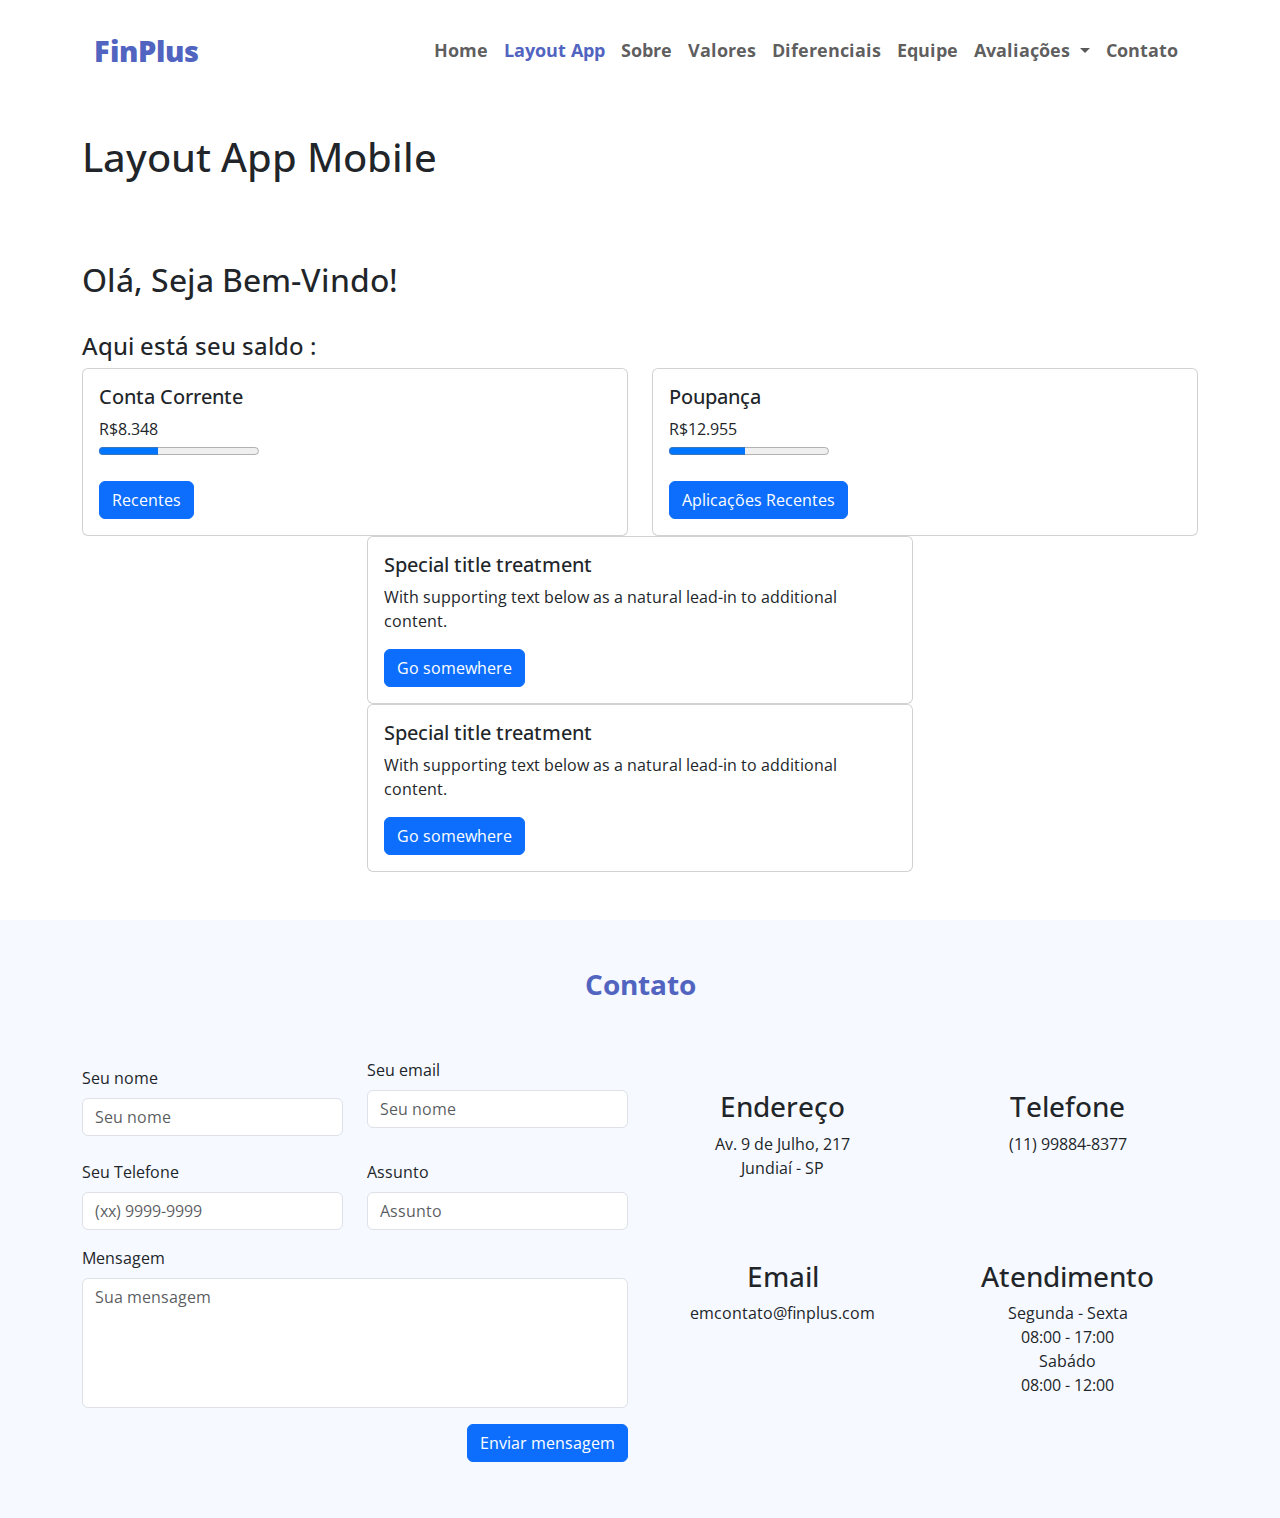
==== layoutapp.html @ 2065f849 "feito os cards dos saldos" ====
<!doctype html>
<html lang="pt-BR">

<head>
    <meta charset="utf-8">
    <meta name="viewport" content="width=device-width, initial-scale=1">
    <title>FinPlus</title>

    <!-- Google Fonts -->
    <link rel="preconnect" href="https://fonts.googleapis.com">
    <link rel="preconnect" href="https://fonts.gstatic.com" crossorigin>
    <link href="https://fonts.googleapis.com/css2?family=Open+Sans:wght@300&display=swap" rel="stylesheet">
    <!-- Bootstrap Icons -->
    <link rel="stylesheet" href="./css/bootstrap-icons.css">

    <link rel="stylesheet" href="https://cdnjs.cloudflare.com/ajax/libs/font-awesome/6.4.0/css/all.min.css"
        integrity="sha512-iecdLmaskl7CVkqkXNQ/ZH/XLlvWZOJyj7Yy7tcenmpD1ypASozpmT/E0iPtmFIB46ZmdtAc9eNBvH0H/ZpiBw=="
        crossorigin="anonymous" referrerpolicy="no-referrer" />

    <!-- Bootstrap CSS -->
    <link href="./css/bootstrap.min.css" rel="stylesheet"
        integrity="sha384-KK94CHFLLe+nY2dmCWGMq91rCGa5gtU4mk92HdvYe+M/SXH301p5ILy+dN9+nJOZ" crossorigin="anonymous">

    <!-- Minha CSS -->
    <link rel="stylesheet" href="./css/styles.css">

</head>

<body>
    <!-- header da página -->
    <header class="container mt-3 mb-5">
        <nav class="navbar navbar-expand-lg">
            <div class="container">
                <a class="navbar-brand logo-text" href="./index.html"><i class="fa-solid fa-coins logo-icon"></i>
                    FinPlus</a>
                <button class="navbar-toggler" type="button" data-bs-toggle="collapse"
                    data-bs-target="#navbarSupportedContent" aria-controls="navbarSupportedContent"
                    aria-expanded="false" aria-label="Toggle navigation">
                    <i class="fa-solid fa-list"></i>
                </button>
                <div class="collapse navbar-collapse" id="navbarSupportedContent">
                    <ul class="navbar-nav ms-auto mb-2 mb-lg-0">
                        <li class="nav-item">
                            <a class="nav-link" href="/index.html">Home</a>
                        </li>
                        <li class="nav-item">
                            <a class="nav-link primary-color fw-bold" href="/layoutapp.html">Layout App</a>
                        </li>
                        <li class="nav-item">
                            <a class="nav-link" href="#sobre">Sobre</a>
                        </li>
                        <li class="nav-item">
                            <a class="nav-link" href="#valores">Valores</a>
                        </li>
                        <li class="nav-item">
                            <a class="nav-link" href="#solucoes">Diferenciais</a>
                        </li>
                        <li class="nav-item">
                            <a class="nav-link" href="#equipe">Equipe </a>
                        </li>
                        <li class="nav-item dropdown">
                            <a class="nav-link dropdown-toggle" href="#" role="button" data-bs-toggle="dropdown"
                                aria-expanded="false">
                                Avaliações
                            </a>
                            <ul class="dropdown-menu">
                                <li><a class="dropdown-item" href="#" data-bs-toggle="modal"
                                        data-bs-target="#caseModal1">Mercado Futuro</a></li>
                                <li>
                                    <hr class="dropdown-divider">
                                </li>
                                <li><a class="dropdown-item" href="#" data-bs-toggle="modal"
                                        data-bs-target="#caseModal1">Complexo Alimentos</a></li>
                                <li>
                                    <hr class="dropdown-divider">
                                </li>
                                <li><a class="dropdown-item" href="#" data-bs-toggle="modal"
                                        data-bs-target="#caseModal1">Liquidos Gasosos</a></li>
                            </ul>
                        </li>
                        <li class="nav-item">
                            <a class="nav-link" href="#contato">Contato</a>
                        </li>
                    </ul>
                </div>
            </div>
        </nav>
    </header>



    <!-------------------------------- inicio layout -------------------------------------->

    <section class="container sobre my-5" id="home">
        <h1>Layout App Mobile</h1><br><br><br>
    
        <h2>Olá, Seja Bem-Vindo!</h2><br>
        <h4>Aqui está seu saldo :</h4>
        <div class="row">
            <div class="col-sm-6 mb-3 mb-sm-0">
                <div class="card">
                    <div class="card-body">
                        <h5 class="card-title">Conta Corrente</h5>
                        <label for="file">R$8.348</label><br>
                        <progress id="file" value="37" max="100"> 32% </progress>
                        <p class="card-text"></p>
                        <a href="#" class="btn btn-primary">Recentes</a>
                    </div>
                </div>
            </div>
            
            <div class="col-sm-6 mb-3 mb-sm-0">
                <div class="card">
                    <div class="card-body">
                        <h5 class="card-title">Poupança</h5>
                        <label for="file">R$12.955</label><br>
                        <progress id="file" value="48" max="100"> 32% </progress>
                        <p class="card-text"></p>
                        <a href="#" class="btn btn-primary">Aplicações Recentes</a>
                    </div>
                </div>
            </div>
            

        </div>
        <div class="row justify-content-md-center">
            <div class="col-sm-6 mb-3 mb-sm-0">
                <div class="card">
                    <div class="card-body">
                        <h5 class="card-title">Special title treatment</h5>
                        <p class="card-text">With supporting text below as a natural lead-in to additional content.</p>
                        <a href="#" class="btn btn-primary">Go somewhere</a>
                    </div>
                </div>
            </div>

        </div>

        <div class="row justify-content-md-center">
            <div class="col-sm-6 mb-3 mb-sm-0">
                <div class="card">
                    <div class="card-body">
                        <h5 class="card-title">Special title treatment</h5>
                        <p class="card-text">With supporting text below as a natural lead-in to additional content.</p>
                        <a href="#" class="btn btn-primary">Go somewhere</a>
                    </div>
                </div>
            </div>
    </section>
    <!-------------------------------- inicio layout -------------------------------------->

    <!----------------------------------  inicio modal ---------------------------------------->

    <!-- Case Padrão -->
    <div class="modal fade" id="caseModal1" tabindex="-1" aria-labelledby="exampleModalLabel" aria-hidden="true">
        <div class="modal-dialog modal-lg modal-dialog-centered">
            <div class="modal-content">
                <div class="modal-header">
                    <h1 class="modal-title fs-5" id="exampleModalLabel">Lorem, ipsum.</h1>
                    <button type="button" class="btn-close" data-bs-dismiss="modal" aria-label="Close"></button>
                </div>
                <div class="modal-body">
                    <h2 class="mb-3">Avaliação</h2>
                    <p>
                        Lorem ipsum dolor sit amet consectetur adipisicing elit. Repellendus, ut suscipit praesentium id
                        cum maiores quod assumenda quibusdam! Tempore at nesciunt minima! Beatae veniam omnis, ipsa
                        similique vitae deleniti facere accusantium doloremque, veritatis dolorum itaque fuga debitis
                        sint eaque voluptatum. Placeat similique et beatae reiciendis deleniti vel. Mollitia deserunt
                        rem ut corrupti voluptatibus nihil porro fuga obcaecati, molestias ducimus repellendus saepe
                        provident maiores, ab molestiae aut ratione assumenda? Nisi excepturi, inventore cum architecto
                        expedita accusamus alias officiis sint dicta voluptatum consequuntur voluptates quasi in
                        corporis adipisci magnam nulla error omnis deleniti fuga. Cumque, culpa veritatis ab quis porro
                        neque incidunt quisquam dolore quasi omnis placeat maxime delectus earum quaerat ducimus maiores
                        dignissimos quae vero eveniet a, consequatur explicabo laboriosam libero?
                    </p>


                </div>
            </div>
        </div>
    </div>
    </div>
    <!-------------------------------- fim modal Padrão ----------------------------------->

    <!-------------------------------------- inicio contato -------------------------------------->
    <section class="container-fluid bg-blue-2 mt-5 " id="contato">
        <div class="container py-5">
            <h3 class="text-center my-title mb-4">Contato</h3>

            <div class="row mt-5">

                <div class="col-lg-6">
                    <form action="">
                        <div class="row text-start">
                            <div class="col-lg-6 my-3">
                                <label for="nome" class="form-label">Seu nome</label>
                                <input type="text" class="form-control" id="nome" placeholder="Seu nome">
                            </div>

                            <div class="col-lg-6 my-2">
                                <label for="email" class="form-label">Seu email</label>
                                <input type="email" class="form-control" id="email" placeholder="Seu nome">
                            </div>

                            <div class="col-lg-6 my-2">
                                <label for="fone" class="form-label">Seu Telefone</label>
                                <input type="tel" class="form-control" id="fone" placeholder="(xx) 9999-9999">
                            </div>

                            <div class="col-lg-6 my-2">
                                <label for="mensagem" class="form-label">Assunto</label>
                                <input type="text" class="form-control" id="mensagem" placeholder="Assunto">
                            </div>

                            <div class="col-lg-12 my-2">
                                <label for="nome" class="form-label">Mensagem</label>
                                <textarea name="mensagem" id="mensagemm" placeholder="Sua mensagem"
                                    class="form-control"></textarea>
                            </div>

                            <div class="col-lg-12 my-2 d-flex justify-content-end">
                                <button type="submit" class="btn btn-primary">Enviar mensagem</button>
                            </div>
                        </div>
                    </form>
                </div>

                <div class="col-lg-6">
                    <div class="row">
                        <div class="col-lg-6 my-4 text-center">
                            <p>
                                <i class="fa-solid fa-location-dot icon-contato"></i>
                            </p>
                            <h3>Endereço</h3>
                            <p>
                                Av. 9 de Julho, 217 <br>
                                Jundiaí - SP
                            </p>
                        </div>
                        <div class="col-lg-6 my-4 text-center">
                            <p>
                                <i class="fa-solid fa-phone icon-contato"></i>
                            </p>
                            <h3>Telefone</h3>
                            <p>(11) 99884-8377</p>
                        </div>
                        <div class="col-lg-6 my-4 text-center">
                            <p>
                                <i class="fa-solid fa-envelope icon-contato"></i>
                            </p>
                            <h3>Email</h3>
                            <p>
                                emcontato@finplus.com<br>
                            </p>
                        </div>
                        <div class="col-lg-6 my-4 text-center">
                            <p>
                                <i class="fa-solid fa-clock icon-contato"></i>
                            </p>
                            <h3>Atendimento</h3>
                            <p>
                                Segunda - Sexta <br>
                                08:00 - 17:00 <br>
                                Sabádo <br>
                                08:00 - 12:00

                            </p>
                        </div>

                    </div>
                </div>

            </div>
        </div>
    </section>
    <!----------------------------------- fim contato -------------------------------------->

    <script src="https://cdn.jsdelivr.net/npm/bootstrap@5.3.0-alpha3/dist/js/bootstrap.bundle.min.js"
        integrity="sha384-ENjdO4Dr2bkBIFxQpeoTz1HIcje39Wm4jDKdf19U8gI4ddQ3GYNS7NTKfAdVQSZe"
        crossorigin="anonymous"></script>
</body>

</html>
---- css/styles.css ----
* {
    font-family: 'Open Sans', sans-serif;
}

:root {
    --bg-blue-1: #5164BF;
    --bg-blue-2: #F6F9FF;
    --bg-blue-3: #6583b9;
    --margin-top: 100px;
}

.primary-color {
    color: #5164BF;
}

button:focus {
    box-shadow: 0;
}

.logo-text {
    font-size: 1.8rem;
    color: var(--bg-blue-1);
    font-weight: 800;
}

.logo-icon {
    color: var(--bg-blue-1);
}

.my-mt {
    margin-top: var(--margin-top);
}

.nav-item a {
    font-weight: 700;
    font-size: 18px;
}

.my-title {
    color: var(--bg-blue-1);
    font-weight: 700;

}

.bg-blue-2 {
    background-color: var(--bg-blue-2);
}

.sobre {
    min-height: 75vh;
}


.icon {
    font-size: 60px;
    color: var(--bg-blue-1);
    margin: 24px 0;
    transition: .5s;
}

.card {
    transition: .5s;
}

.card:hover {
    background-color: var(--bg-blue-2);
}

.card:hover .icon {
    transform: scale(1.5);
}

.icon-social,
.icon-contato {
    font-size: 2rem;
    color: var(--bg-blue-1);
    transition: .5s;
}

.icon-social:hover {
    color: var(--bg-blue-3);
}
textarea {
    resize: none;
    height: 130px;
}

.text-left {
    text-align: left !important;
}


@media(max-width:959px) {
    #sobre{
        text-align: center;
    }
}
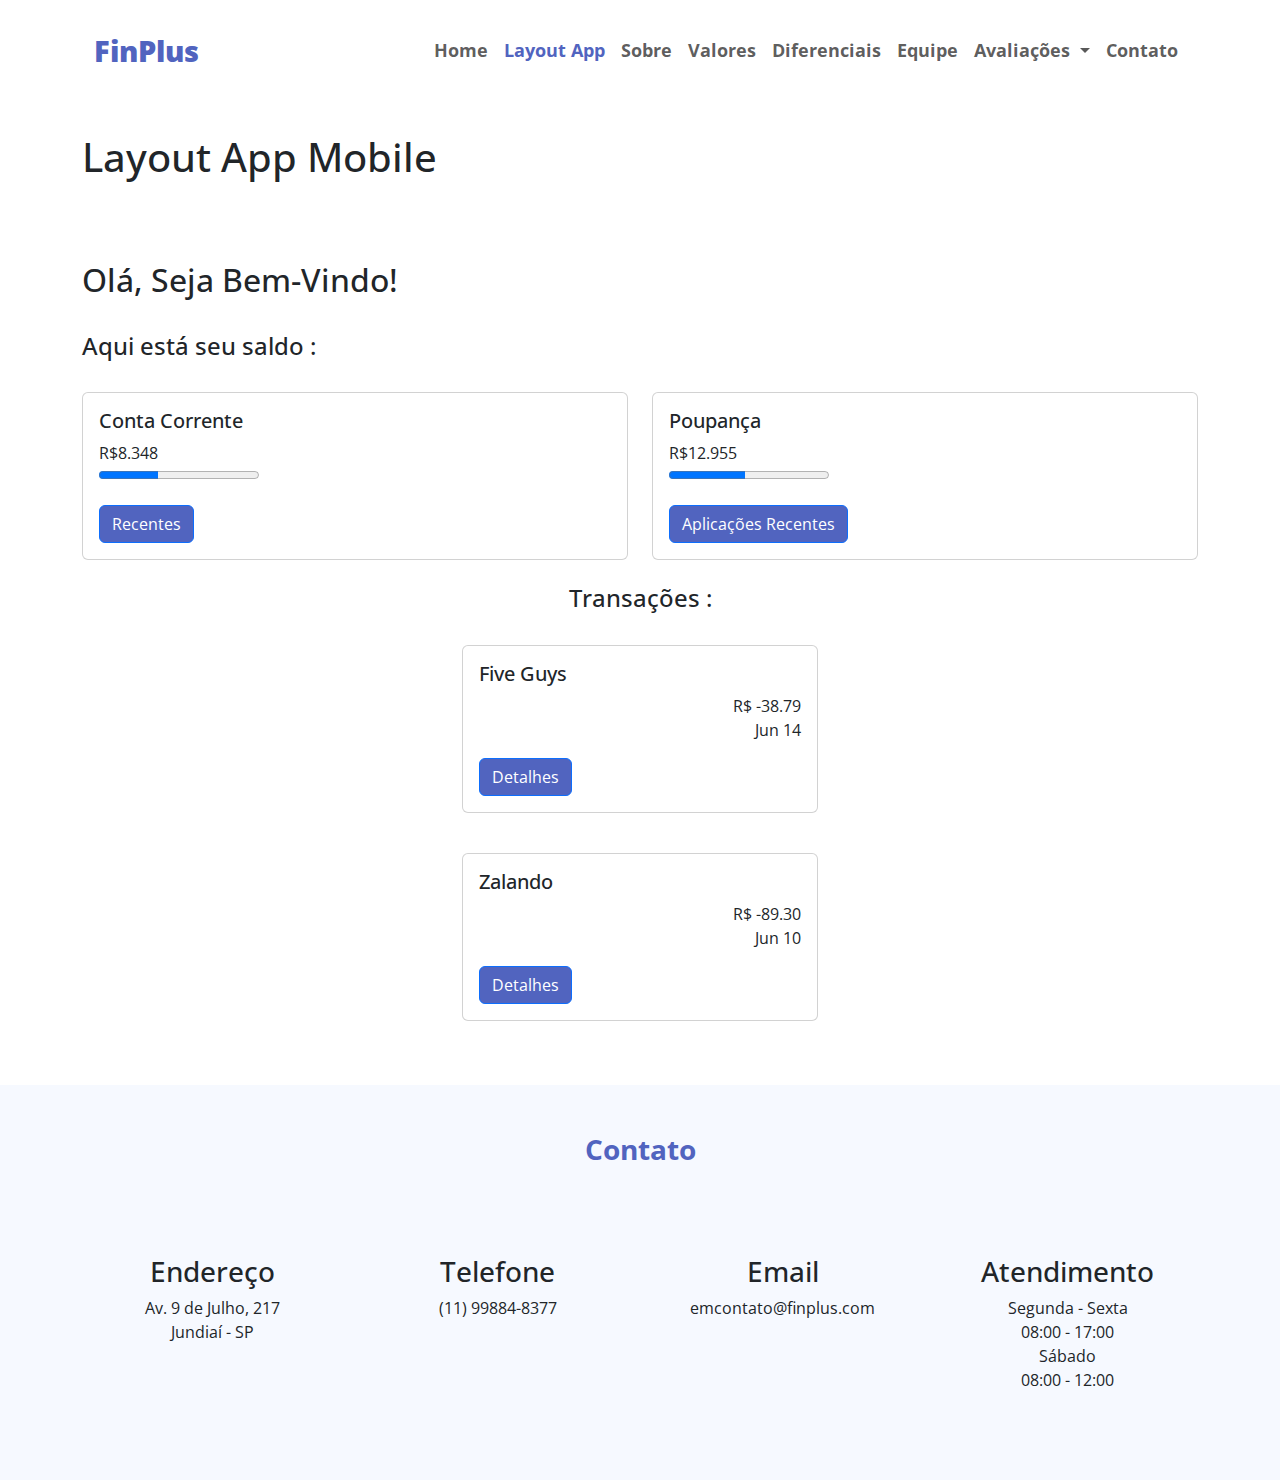
==== commit 28c19e85: "fixed modal buttons" ====
--- a/layoutapp.html
+++ b/layoutapp.html
@@ -91,11 +91,11 @@
 
     <!-------------------------------- inicio layout -------------------------------------->
 
-    <section class="container sobre my-5" id="home">
+    <section class="container sobre my-5" id="layout">
         <h1>Layout App Mobile</h1><br><br><br>
-    
+
         <h2>Olá, Seja Bem-Vindo!</h2><br>
-        <h4>Aqui está seu saldo :</h4>
+        <h4>Aqui está seu saldo :</h4><br>
         <div class="row">
             <div class="col-sm-6 mb-3 mb-sm-0">
                 <div class="card">
@@ -104,11 +104,11 @@
                         <label for="file">R$8.348</label><br>
                         <progress id="file" value="37" max="100"> 32% </progress>
                         <p class="card-text"></p>
-                        <a href="#" class="btn btn-primary">Recentes</a>
-                    </div>
-                </div>
-            </div>
-            
+                        <a href="#" class="btn btn-primary bg-color">Recentes</a>
+                    </div>
+                </div>
+            </div>
+
             <div class="col-sm-6 mb-3 mb-sm-0">
                 <div class="card">
                     <div class="card-body">
@@ -116,38 +116,99 @@
                         <label for="file">R$12.955</label><br>
                         <progress id="file" value="48" max="100"> 32% </progress>
                         <p class="card-text"></p>
-                        <a href="#" class="btn btn-primary">Aplicações Recentes</a>
-                    </div>
-                </div>
-            </div>
-            
-
-        </div>
+                        <a href="#" class="btn btn-primary bg-color">Aplicações Recentes</a>
+                    </div>
+                </div>
+            </div>
+
+
+        </div>
+
+        <br>
+        <h4 class="text-center">Transações :</h4>
+        <br>
+
         <div class="row justify-content-md-center">
-            <div class="col-sm-6 mb-3 mb-sm-0">
+            <div class="col-md-4 mb-3">
                 <div class="card">
                     <div class="card-body">
-                        <h5 class="card-title">Special title treatment</h5>
-                        <p class="card-text">With supporting text below as a natural lead-in to additional content.</p>
-                        <a href="#" class="btn btn-primary">Go somewhere</a>
-                    </div>
-                </div>
-            </div>
-
-        </div>
-
+                        <h5 class="card-title">Five Guys</h5>
+                        <p class="card-text text-end">R$ -38.79 <br> Jun 14</p>
+                        <button type="button" class="btn btn-primary bg-color" data-bs-toggle="modal"
+                            data-bs-target="#exampleModal">
+                            Detalhes
+                        </button>
+                        
+                        <div class="modal fade" id="exampleModal" tabindex="-1" aria-labelledby="exampleModalLabel"
+                            aria-hidden="true">
+                            <div class="modal-dialog">
+                                <div class="modal-content">
+                                    <div class="modal-header">
+                                        <h1 class="modal-title fs-5" id="exampleModalLabel">Detalhes Transação</h1>
+                                        <button type="button" class="btn-close" data-bs-dismiss="modal"
+                                            aria-label="Close"></button>
+                                    </div>
+                                    <div class="modal-body">
+                                        <ul>
+                                            <li>Categoria: Comida e Bebidas. </li>
+                                            <li>Restaurante: Five Guys </li>
+                                            <li>Gasto: R$39.79 </li>
+                                        </ul>
+                                    </div>
+                                    <div class="modal-footer">
+                                        <button type="button" class="btn btn-secondary" data-bs-dismiss="modal">Fechar</button>
+                                        <button type="button" class="btn btn-primary bg-color"data-bs-dismiss="modal" >Ok</button>
+                                    </div>
+                                </div>
+                            </div>
+                        </div>
+                    </div>
+                </div>
+            </div>
+        </div>
+        <br>
+        
         <div class="row justify-content-md-center">
-            <div class="col-sm-6 mb-3 mb-sm-0">
+            <div class="col-md-4 mb-3">
                 <div class="card">
                     <div class="card-body">
-                        <h5 class="card-title">Special title treatment</h5>
-                        <p class="card-text">With supporting text below as a natural lead-in to additional content.</p>
-                        <a href="#" class="btn btn-primary">Go somewhere</a>
-                    </div>
-                </div>
-            </div>
+                        <h5 class="card-title">Zalando</h5>
+                        <p class="card-text text-end">R$ -89.30 <br> Jun 10</p>
+                        <button type="button" class="btn btn-primary bg-color" data-bs-toggle="modal"
+                            data-bs-target="#exampleModal2">
+                            Detalhes
+                        </button>
+                        
+                        <div class="modal fade" id="exampleModal2" tabindex="-1" aria-labelledby="exampleModalLabel"
+                            aria-hidden="true">
+                            <div class="modal-dialog">
+                                <div class="modal-content">
+                                    <div class="modal-header">
+                                        <h1 class="modal-title fs-5" id="exampleModalLabel">Detalhes Transação</h1>
+                                        <button type="button" class="btn-close" data-bs-dismiss="modal"
+                                            aria-label="Close"></button>
+                                    </div>
+                                    <div class="modal-body">
+                                        <ul>
+                                            <li>Categoria: Roupas. </li>
+                                            <li>Restaurante: Zalando </li>
+                                            <li>Gasto: R$-89.30 </li>
+                                        </ul>
+                                    </div>
+                                    <div class="modal-footer">
+                                        <button type="button" class="btn btn-secondary" data-bs-dismiss="modal">Fechar</button>
+                                        <button type="button" class="btn btn-primary bg-color" data-bs-dismiss="modal">Ok</button>
+                                    </div>
+                                </div>
+                            </div>
+                        </div>
+                    </div>
+                </div>
+            </div>
+        </div>
+        
     </section>
-    <!-------------------------------- inicio layout -------------------------------------->
+    <!-------------------------------- fim layout -------------------------------------->
 
     <!----------------------------------  inicio modal ---------------------------------------->
 
@@ -183,51 +244,14 @@
     <!-------------------------------- fim modal Padrão ----------------------------------->
 
     <!-------------------------------------- inicio contato -------------------------------------->
-    <section class="container-fluid bg-blue-2 mt-5 " id="contato">
+    <section class="container-fluid bg-blue-2 mt-5" id="contato">
         <div class="container py-5">
             <h3 class="text-center my-title mb-4">Contato</h3>
 
             <div class="row mt-5">
-
-                <div class="col-lg-6">
-                    <form action="">
-                        <div class="row text-start">
-                            <div class="col-lg-6 my-3">
-                                <label for="nome" class="form-label">Seu nome</label>
-                                <input type="text" class="form-control" id="nome" placeholder="Seu nome">
-                            </div>
-
-                            <div class="col-lg-6 my-2">
-                                <label for="email" class="form-label">Seu email</label>
-                                <input type="email" class="form-control" id="email" placeholder="Seu nome">
-                            </div>
-
-                            <div class="col-lg-6 my-2">
-                                <label for="fone" class="form-label">Seu Telefone</label>
-                                <input type="tel" class="form-control" id="fone" placeholder="(xx) 9999-9999">
-                            </div>
-
-                            <div class="col-lg-6 my-2">
-                                <label for="mensagem" class="form-label">Assunto</label>
-                                <input type="text" class="form-control" id="mensagem" placeholder="Assunto">
-                            </div>
-
-                            <div class="col-lg-12 my-2">
-                                <label for="nome" class="form-label">Mensagem</label>
-                                <textarea name="mensagem" id="mensagemm" placeholder="Sua mensagem"
-                                    class="form-control"></textarea>
-                            </div>
-
-                            <div class="col-lg-12 my-2 d-flex justify-content-end">
-                                <button type="submit" class="btn btn-primary">Enviar mensagem</button>
-                            </div>
-                        </div>
-                    </form>
-                </div>
-
-                <div class="col-lg-6">
+                <div class="col-lg-6 my-4">
                     <div class="row">
-                        <div class="col-lg-6 my-4 text-center">
+                        <div class="col-md-6 text-center">
                             <p>
                                 <i class="fa-solid fa-location-dot icon-contato"></i>
                             </p>
@@ -237,14 +261,18 @@
                                 Jundiaí - SP
                             </p>
                         </div>
-                        <div class="col-lg-6 my-4 text-center">
+                        <div class="col-md-6 text-center">
                             <p>
                                 <i class="fa-solid fa-phone icon-contato"></i>
                             </p>
                             <h3>Telefone</h3>
                             <p>(11) 99884-8377</p>
                         </div>
-                        <div class="col-lg-6 my-4 text-center">
+                    </div>
+                </div>
+                <div class="col-lg-6 my-4">
+                    <div class="row">
+                        <div class="col-md-6 text-center">
                             <p>
                                 <i class="fa-solid fa-envelope icon-contato"></i>
                             </p>
@@ -253,7 +281,7 @@
                                 emcontato@finplus.com<br>
                             </p>
                         </div>
-                        <div class="col-lg-6 my-4 text-center">
+                        <div class="col-md-6 text-center">
                             <p>
                                 <i class="fa-solid fa-clock icon-contato"></i>
                             </p>
@@ -261,18 +289,16 @@
                             <p>
                                 Segunda - Sexta <br>
                                 08:00 - 17:00 <br>
-                                Sabádo <br>
+                                Sábado <br>
                                 08:00 - 12:00
-
-                            </p>
-                        </div>
-
-                    </div>
-                </div>
-
+                            </p>
+                        </div>
+                    </div>
+                </div>
             </div>
         </div>
     </section>
+
     <!----------------------------------- fim contato -------------------------------------->
 
     <script src="https://cdn.jsdelivr.net/npm/bootstrap@5.3.0-alpha3/dist/js/bootstrap.bundle.min.js"
--- a/css/styles.css
+++ b/css/styles.css
@@ -7,6 +7,10 @@
     --bg-blue-2: #F6F9FF;
     --bg-blue-3: #6583b9;
     --margin-top: 100px;
+}
+
+.bg-color {
+    background-color: #5164BF;
 }
 
 .primary-color {
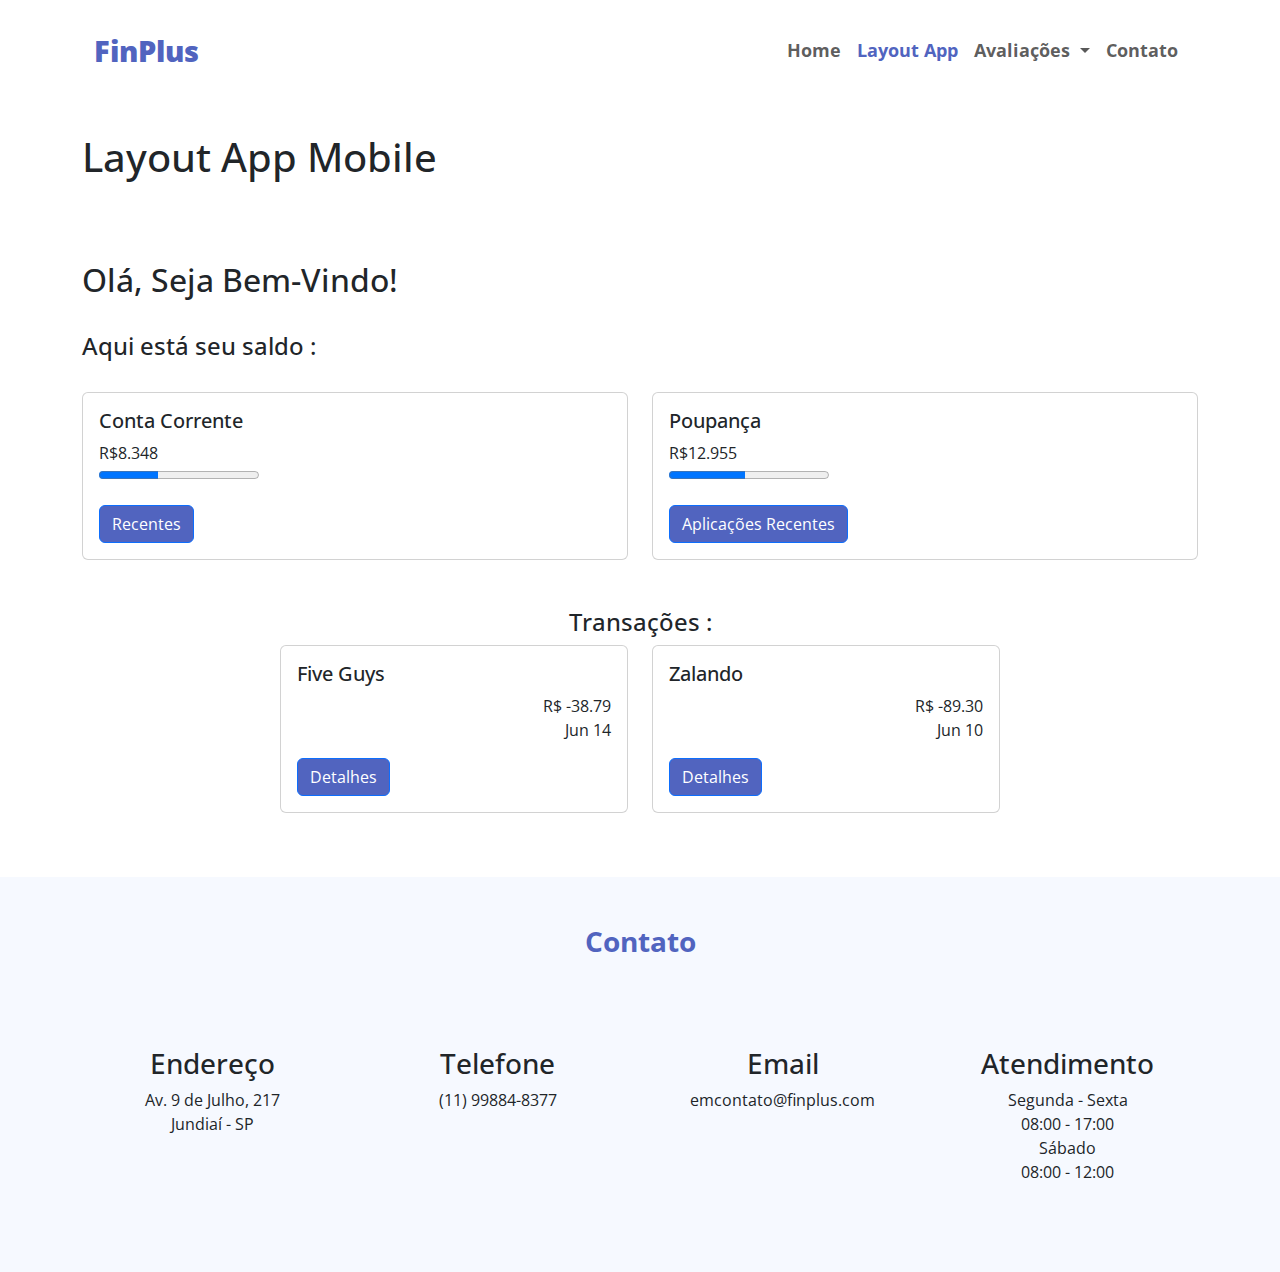
==== commit 806b28aa: "transacoes arrumado" ====
--- a/layoutapp.html
+++ b/layoutapp.html
@@ -46,18 +46,7 @@
                         <li class="nav-item">
                             <a class="nav-link primary-color fw-bold" href="/layoutapp.html">Layout App</a>
                         </li>
-                        <li class="nav-item">
-                            <a class="nav-link" href="#sobre">Sobre</a>
-                        </li>
-                        <li class="nav-item">
-                            <a class="nav-link" href="#valores">Valores</a>
-                        </li>
-                        <li class="nav-item">
-                            <a class="nav-link" href="#solucoes">Diferenciais</a>
-                        </li>
-                        <li class="nav-item">
-                            <a class="nav-link" href="#equipe">Equipe </a>
-                        </li>
+
                         <li class="nav-item dropdown">
                             <a class="nav-link dropdown-toggle" href="#" role="button" data-bs-toggle="dropdown"
                                 aria-expanded="false">
@@ -123,41 +112,44 @@
 
 
         </div>
-
-        <br>
-        <h4 class="text-center">Transações :</h4>
-        <br>
-
-        <div class="row justify-content-md-center">
-            <div class="col-md-4 mb-3">
-                <div class="card">
-                    <div class="card-body">
-                        <h5 class="card-title">Five Guys</h5>
-                        <p class="card-text text-end">R$ -38.79 <br> Jun 14</p>
-                        <button type="button" class="btn btn-primary bg-color" data-bs-toggle="modal"
-                            data-bs-target="#exampleModal">
-                            Detalhes
-                        </button>
-                        
-                        <div class="modal fade" id="exampleModal" tabindex="-1" aria-labelledby="exampleModalLabel"
-                            aria-hidden="true">
-                            <div class="modal-dialog">
-                                <div class="modal-content">
-                                    <div class="modal-header">
-                                        <h1 class="modal-title fs-5" id="exampleModalLabel">Detalhes Transação</h1>
-                                        <button type="button" class="btn-close" data-bs-dismiss="modal"
-                                            aria-label="Close"></button>
-                                    </div>
-                                    <div class="modal-body">
-                                        <ul>
-                                            <li>Categoria: Comida e Bebidas. </li>
-                                            <li>Restaurante: Five Guys </li>
-                                            <li>Gasto: R$39.79 </li>
-                                        </ul>
-                                    </div>
-                                    <div class="modal-footer">
-                                        <button type="button" class="btn btn-secondary" data-bs-dismiss="modal">Fechar</button>
-                                        <button type="button" class="btn btn-primary bg-color"data-bs-dismiss="modal" >Ok</button>
+        <!-- <container class="transacoes my-5">
+            <br>
+            <h4 class="text-center">Transações :</h4>
+            <br>
+
+            <div class="row justify-content-md-center">
+                <div class="col-md-4 mb-3">
+                    <div class="card">
+                        <div class="card-body">
+                            <h5 class="card-title">Five Guys</h5>
+                            <p class="card-text text-end">R$ -38.79 <br> Jun 14</p>
+                            <button type="button" class="btn btn-primary bg-color" data-bs-toggle="modal"
+                                data-bs-target="#exampleModal">
+                                Detalhes
+                            </button>
+
+                            <div class="modal fade" id="exampleModal" tabindex="-1" aria-labelledby="exampleModalLabel"
+                                aria-hidden="true">
+                                <div class="modal-dialog">
+                                    <div class="modal-content">
+                                        <div class="modal-header">
+                                            <h1 class="modal-title fs-5" id="exampleModalLabel">Detalhes Transação</h1>
+                                            <button type="button" class="btn-close" data-bs-dismiss="modal"
+                                                aria-label="Close"></button>
+                                        </div>
+                                        <div class="modal-body">
+                                            <ul>
+                                                <li>Categoria: Comida e Bebidas. </li>
+                                                <li>Restaurante: Five Guys </li>
+                                                <li>Gasto: R$38.79 </li>
+                                            </ul>
+                                        </div>
+                                        <div class="modal-footer">
+                                            <button type="button" class="btn btn-secondary"
+                                                data-bs-dismiss="modal">Fechar</button>
+                                            <button type="button" class="btn btn-primary bg-color"
+                                                data-bs-dismiss="modal">Ok</button>
+                                        </div>
                                     </div>
                                 </div>
                             </div>
@@ -165,39 +157,41 @@
                     </div>
                 </div>
             </div>
-        </div>
-        <br>
-        
-        <div class="row justify-content-md-center">
-            <div class="col-md-4 mb-3">
-                <div class="card">
-                    <div class="card-body">
-                        <h5 class="card-title">Zalando</h5>
-                        <p class="card-text text-end">R$ -89.30 <br> Jun 10</p>
-                        <button type="button" class="btn btn-primary bg-color" data-bs-toggle="modal"
-                            data-bs-target="#exampleModal2">
-                            Detalhes
-                        </button>
-                        
-                        <div class="modal fade" id="exampleModal2" tabindex="-1" aria-labelledby="exampleModalLabel"
-                            aria-hidden="true">
-                            <div class="modal-dialog">
-                                <div class="modal-content">
-                                    <div class="modal-header">
-                                        <h1 class="modal-title fs-5" id="exampleModalLabel">Detalhes Transação</h1>
-                                        <button type="button" class="btn-close" data-bs-dismiss="modal"
-                                            aria-label="Close"></button>
-                                    </div>
-                                    <div class="modal-body">
-                                        <ul>
-                                            <li>Categoria: Roupas. </li>
-                                            <li>Restaurante: Zalando </li>
-                                            <li>Gasto: R$-89.30 </li>
-                                        </ul>
-                                    </div>
-                                    <div class="modal-footer">
-                                        <button type="button" class="btn btn-secondary" data-bs-dismiss="modal">Fechar</button>
-                                        <button type="button" class="btn btn-primary bg-color" data-bs-dismiss="modal">Ok</button>
+            <br>
+
+            <div class="row justify-content-md-center">
+                <div class="col-md-4 mb-3">
+                    <div class="card">
+                        <div class="card-body">
+                            <h5 class="card-title">Zalando</h5>
+                            <p class="card-text text-end">R$ -89.30 <br> Jun 10</p>
+                            <button type="button" class="btn btn-primary bg-color" data-bs-toggle="modal"
+                                data-bs-target="#exampleModal2">
+                                Detalhes
+                            </button>
+
+                            <div class="modal fade" id="exampleModal2" tabindex="-1" aria-labelledby="exampleModalLabel"
+                                aria-hidden="true">
+                                <div class="modal-dialog">
+                                    <div class="modal-content">
+                                        <div class="modal-header">
+                                            <h1 class="modal-title fs-5" id="exampleModalLabel">Detalhes Transação</h1>
+                                            <button type="button" class="btn-close" data-bs-dismiss="modal"
+                                                aria-label="Close"></button>
+                                        </div>
+                                        <div class="modal-body">
+                                            <ul>
+                                                <li>Categoria: Roupas. </li>
+                                                <li>Restaurante: Zalando </li>
+                                                <li>Gasto: R$-89.30 </li>
+                                            </ul>
+                                        </div>
+                                        <div class="modal-footer">
+                                            <button type="button" class="btn btn-secondary"
+                                                data-bs-dismiss="modal">Fechar</button>
+                                            <button type="button" class="btn btn-primary bg-color"
+                                                data-bs-dismiss="modal">Ok</button>
+                                        </div>
                                     </div>
                                 </div>
                             </div>
@@ -205,8 +199,89 @@
                     </div>
                 </div>
             </div>
+        </container> -->
+        <div class="container my-5">
+            <h4 class="text-center">Transações :</h4>
+            <div class="row justify-content-center">
+                <div class="col-md-4 mb-3">
+                    <div class="card">
+                        <div class="card-body">
+                            <h5 class="card-title">Five Guys</h5>
+                            <p class="card-text text-end">R$ -38.79 <br> Jun 14</p>
+                            <button type="button" class="btn btn-primary bg-color" data-bs-toggle="modal"
+                                data-bs-target="#exampleModal">
+                                Detalhes
+                            </button>
+    
+                            <div class="modal fade" id="exampleModal" tabindex="-1" aria-labelledby="exampleModalLabel"
+                                aria-hidden="true">
+                                <div class="modal-dialog">
+                                    <div class="modal-content">
+                                        <div class="modal-header">
+                                            <h1 class="modal-title fs-5" id="exampleModalLabel">Detalhes Transação</h1>
+                                            <button type="button" class="btn-close" data-bs-dismiss="modal"
+                                                aria-label="Close"></button>
+                                        </div>
+                                        <div class="modal-body">
+                                            <ul>
+                                                <li>Categoria: Comida e Bebidas.</li>
+                                                <li>Restaurante: Five Guys</li>
+                                                <li>Gasto: R$38.79</li>
+                                            </ul>
+                                        </div>
+                                        <div class="modal-footer">
+                                            <button type="button" class="btn btn-secondary"
+                                                data-bs-dismiss="modal">Fechar</button>
+                                            <button type="button" class="btn btn-primary bg-color"
+                                                data-bs-dismiss="modal">Ok</button>
+                                        </div>
+                                    </div>
+                                </div>
+                            </div>
+                        </div>
+                    </div>
+                </div>
+    
+                <div class="col-md-4 mb-3">
+                    <div class="card">
+                        <div class="card-body">
+                            <h5 class="card-title">Zalando</h5>
+                            <p class="card-text text-end">R$ -89.30 <br> Jun 10</p>
+                            <button type="button" class="btn btn-primary bg-color" data-bs-toggle="modal"
+                                data-bs-target="#exampleModal2">
+                                Detalhes
+                            </button>
+    
+                            <div class="modal fade" id="exampleModal2" tabindex="-1" aria-labelledby="exampleModalLabel"
+                                aria-hidden="true">
+                                <div class="modal-dialog">
+                                    <div class="modal-content">
+                                        <div class="modal-header">
+                                            <h1 class="modal-title fs-5" id="exampleModalLabel">Detalhes Transação</h1>
+                                            <button type="button" class="btn-close" data-bs-dismiss="modal"
+                                                aria-label="Close"></button>
+                                        </div>
+                                        <div class="modal-body">
+                                            <ul>
+                                                <li>Categoria: Roupas.</li>
+                                                <li>Restaurante: Zalando</li>
+                                                <li>Gasto: R$-89.30</li>
+                                            </ul>
+                                        </div>
+                                        <div class="modal-footer">
+                                            <button type="button" class="btn btn-secondary"
+                                                data-bs-dismiss="modal">Fechar</button>
+                                            <button type="button" class="btn btn-primary bg-color"
+                                                data-bs-dismiss="modal">Ok</button>
+                                        </div>
+                                    </div>
+                                </div>
+                            </div>
+                        </div>
+                    </div>
+                </div>
+            </div>
         </div>
-        
     </section>
     <!-------------------------------- fim layout -------------------------------------->
 
--- a/css/styles.css
+++ b/css/styles.css
@@ -64,7 +64,9 @@
 
 .card {
     transition: .5s;
+    
 }
+
 
 .card:hover {
     background-color: var(--bg-blue-2);
@@ -72,6 +74,11 @@
 
 .card:hover .icon {
     transform: scale(1.5);
+}
+
+.transacoes {
+    align-content: flex-start;
+    
 }
 
 .icon-social,
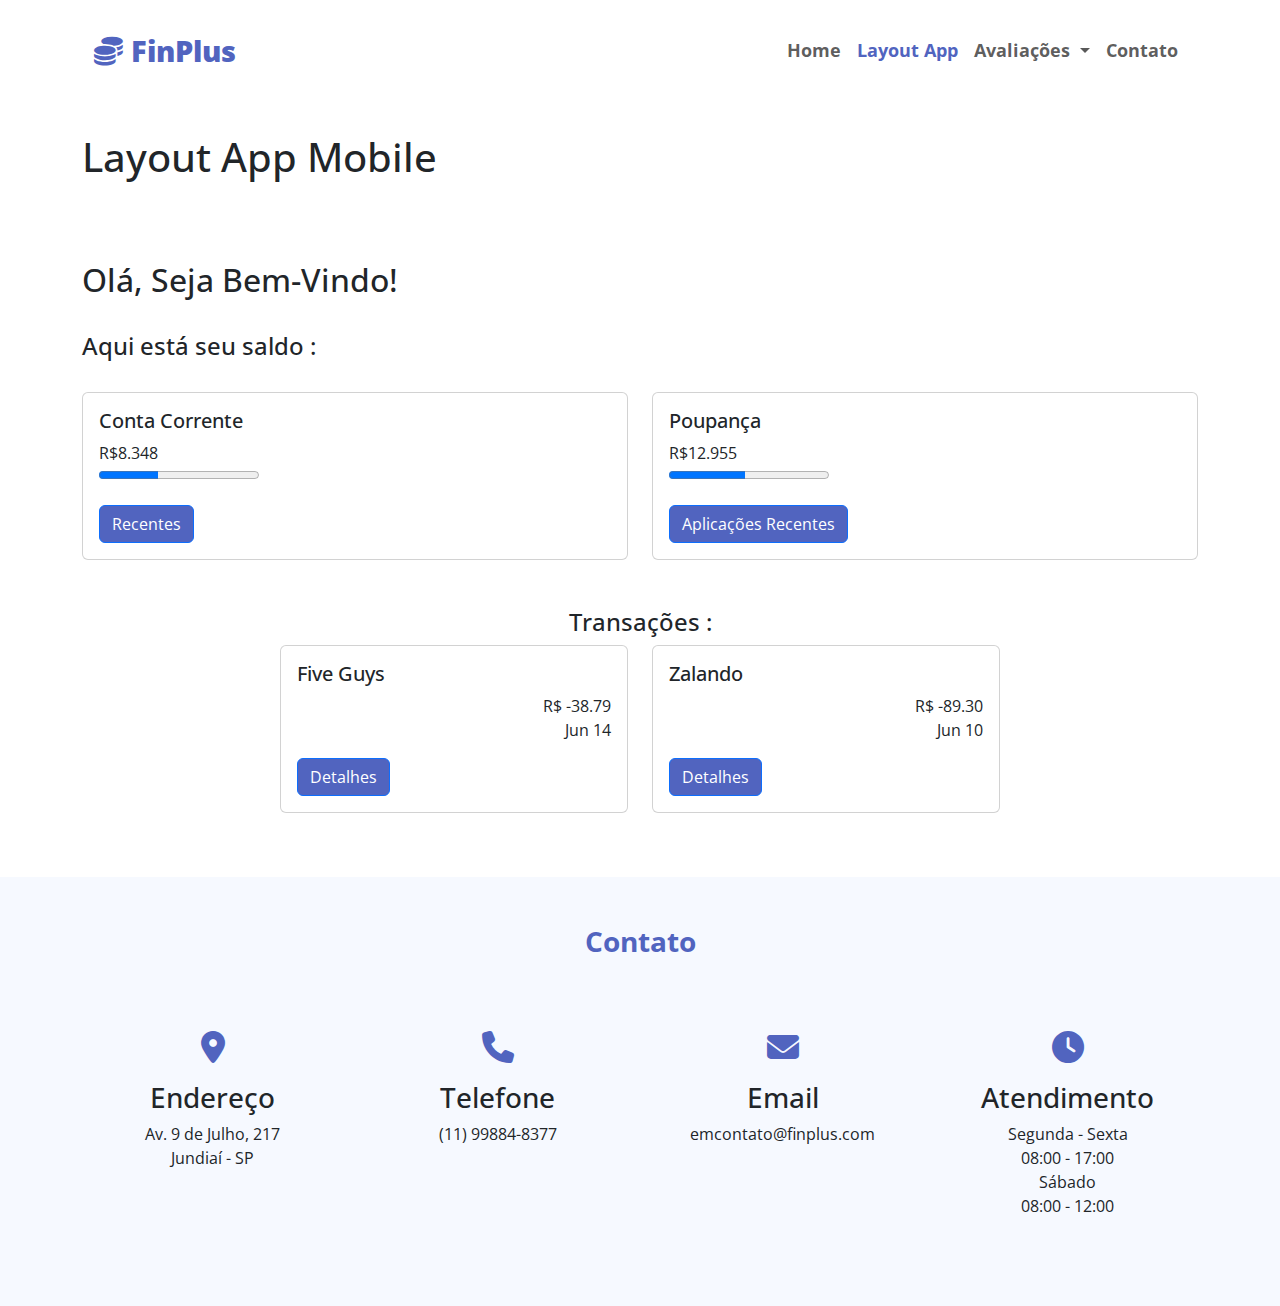
==== commit c02f4079: "integrity removido" ====
--- a/layoutapp.html
+++ b/layoutapp.html
@@ -14,7 +14,7 @@
     <link rel="stylesheet" href="./css/bootstrap-icons.css">
 
     <link rel="stylesheet" href="https://cdnjs.cloudflare.com/ajax/libs/font-awesome/6.4.0/css/all.min.css"
-        integrity="sha512-iecdLmaskl7CVkqkXNQ/ZH/XLlvWZOJyj7Yy7tcenmpD1ypASozpmT/E0iPtmFIB46ZmdtAc9eNBvH0H/ZpiBw=="
+        
         crossorigin="anonymous" referrerpolicy="no-referrer" />
 
     <!-- Bootstrap CSS -->
@@ -82,6 +82,7 @@
 
     <section class="container sobre my-5" id="layout">
         <h1>Layout App Mobile</h1><br><br><br>
+        
 
         <h2>Olá, Seja Bem-Vindo!</h2><br>
         <h4>Aqui está seu saldo :</h4><br>
@@ -112,95 +113,9 @@
 
 
         </div>
-        <!-- <container class="transacoes my-5">
-            <br>
-            <h4 class="text-center">Transações :</h4>
-            <br>
-
-            <div class="row justify-content-md-center">
-                <div class="col-md-4 mb-3">
-                    <div class="card">
-                        <div class="card-body">
-                            <h5 class="card-title">Five Guys</h5>
-                            <p class="card-text text-end">R$ -38.79 <br> Jun 14</p>
-                            <button type="button" class="btn btn-primary bg-color" data-bs-toggle="modal"
-                                data-bs-target="#exampleModal">
-                                Detalhes
-                            </button>
-
-                            <div class="modal fade" id="exampleModal" tabindex="-1" aria-labelledby="exampleModalLabel"
-                                aria-hidden="true">
-                                <div class="modal-dialog">
-                                    <div class="modal-content">
-                                        <div class="modal-header">
-                                            <h1 class="modal-title fs-5" id="exampleModalLabel">Detalhes Transação</h1>
-                                            <button type="button" class="btn-close" data-bs-dismiss="modal"
-                                                aria-label="Close"></button>
-                                        </div>
-                                        <div class="modal-body">
-                                            <ul>
-                                                <li>Categoria: Comida e Bebidas. </li>
-                                                <li>Restaurante: Five Guys </li>
-                                                <li>Gasto: R$38.79 </li>
-                                            </ul>
-                                        </div>
-                                        <div class="modal-footer">
-                                            <button type="button" class="btn btn-secondary"
-                                                data-bs-dismiss="modal">Fechar</button>
-                                            <button type="button" class="btn btn-primary bg-color"
-                                                data-bs-dismiss="modal">Ok</button>
-                                        </div>
-                                    </div>
-                                </div>
-                            </div>
-                        </div>
-                    </div>
-                </div>
-            </div>
-            <br>
-
-            <div class="row justify-content-md-center">
-                <div class="col-md-4 mb-3">
-                    <div class="card">
-                        <div class="card-body">
-                            <h5 class="card-title">Zalando</h5>
-                            <p class="card-text text-end">R$ -89.30 <br> Jun 10</p>
-                            <button type="button" class="btn btn-primary bg-color" data-bs-toggle="modal"
-                                data-bs-target="#exampleModal2">
-                                Detalhes
-                            </button>
-
-                            <div class="modal fade" id="exampleModal2" tabindex="-1" aria-labelledby="exampleModalLabel"
-                                aria-hidden="true">
-                                <div class="modal-dialog">
-                                    <div class="modal-content">
-                                        <div class="modal-header">
-                                            <h1 class="modal-title fs-5" id="exampleModalLabel">Detalhes Transação</h1>
-                                            <button type="button" class="btn-close" data-bs-dismiss="modal"
-                                                aria-label="Close"></button>
-                                        </div>
-                                        <div class="modal-body">
-                                            <ul>
-                                                <li>Categoria: Roupas. </li>
-                                                <li>Restaurante: Zalando </li>
-                                                <li>Gasto: R$-89.30 </li>
-                                            </ul>
-                                        </div>
-                                        <div class="modal-footer">
-                                            <button type="button" class="btn btn-secondary"
-                                                data-bs-dismiss="modal">Fechar</button>
-                                            <button type="button" class="btn btn-primary bg-color"
-                                                data-bs-dismiss="modal">Ok</button>
-                                        </div>
-                                    </div>
-                                </div>
-                            </div>
-                        </div>
-                    </div>
-                </div>
-            </div>
-        </container> -->
+        
         <div class="container my-5">
+            
             <h4 class="text-center">Transações :</h4>
             <div class="row justify-content-center">
                 <div class="col-md-4 mb-3">
--- a/css/styles.css
+++ b/css/styles.css
@@ -76,10 +76,7 @@
     transform: scale(1.5);
 }
 
-.transacoes {
-    align-content: flex-start;
-    
-}
+
 
 .icon-social,
 .icon-contato {
